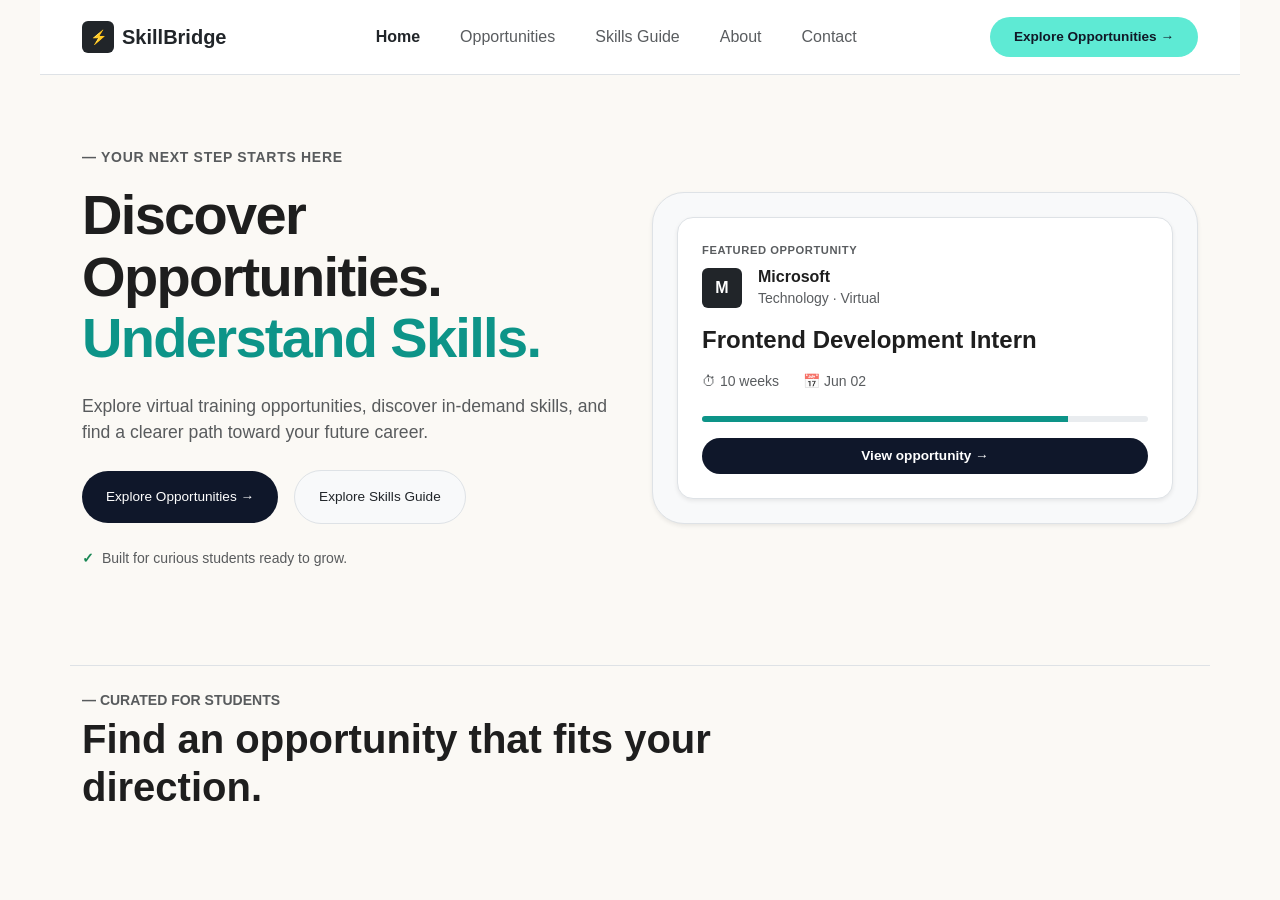
==== skillbridge-project/index.html @ d48a5195 "Add files via upload" ====
<!DOCTYPE html>
<html lang="en">
<head>
    <meta charset="UTF-8">
    <meta name="viewport" content="width=device-width, initial-scale=1.0">
    <title>SkillBridge - Discover Opportunities, Understand Skills</title>
    <!-- Bootstrap 5 CSS -->
    <link href="https://cdn.jsdelivr.net/npm/bootstrap@5.3.2/dist/css/bootstrap.min.css" rel="stylesheet">
    <!-- Google Fonts & Custom Stylesheet -->
    <link href="https://fonts.googleapis.com/css2?family=Inter:wght@400;500;600;700&display=swap" rel="stylesheet">
    <link rel="stylesheet" href="css/style.css">
</head>
<body>

    <!-- Navbar -->
    <nav class="navbar navbar-expand-lg bg-white py-3 border-bottom">
        <div class="container">
            <a class="navbar-brand d-flex align-items-center gap-2 text-dark text-decoration-none fw-bold" href="index.html">
                <div class="bg-dark text-white rounded p-1 d-flex align-items-center justify-content-center" style="width: 32px; height: 32px;">
                    <span style="font-size: 14px;">⚡</span>
                </div>
                SkillBridge
            </a>
            <button class="navbar-toggler" type="button" data-bs-toggle="collapse" data-bs-target="#navbarNav">
                <span class="navbar-toggler-icon"></span>
            </button>
            <div class="collapse navbar-collapse justify-content-center" id="navbarNav">
                <ul class="navbar-nav gap-4">
                    <li class="nav-item"><a class="nav-link active fw-semibold text-dark" href="index.html">Home</a></li>
                    <li class="nav-item"><a class="nav-link text-muted" href="opportunities.html">Opportunities</a></li>
                    <li class="nav-item"><a class="nav-link text-muted" href="skills-guide.html">Skills Guide</a></li>
                    <li class="nav-item"><a class="nav-link text-muted" href="about.html">About</a></li>
                    <li class="nav-item"><a class="nav-link text-muted" href="contact.html">Contact</a></li>
                </ul>
            </div>
            <div class="d-none d-lg-block">
                <a href="opportunities.html" class="btn btn-teal px-4 rounded-pill fw-semibold" style="background-color: #5eead4; color: #111827;">Explore Opportunities →</a>
            </div>
        </div>
    </nav>

    <!-- Hero Section -->
    <header class="container py-5 my-4">
        <div class="row align-items-center">
            <div class="col-lg-6 mb-4 mb-lg-0">
                <p class="text-uppercase text-muted fw-semibold small mb-3" style="letter-spacing: 0.05em;">— YOUR NEXT STEP STARTS HERE</p>
                <h1 class="display-4 fw-bold mb-4" style="letter-spacing: -0.03em; line-height: 1.1;">
                    Discover Opportunities.<br>
                    <span style="color: #0d9488;">Understand Skills.</span>
                </h1>
                <p class="text-muted lead mb-4" style="font-size: 1.1rem;">
                    Explore virtual training opportunities, discover in-demand skills, and find a clearer path toward your future career.
                </p>
                <div class="d-flex gap-3 align-items-center">
                    <a href="opportunities.html" class="btn btn-dark rounded-pill px-4 py-3 fw-medium text-decoration-none" style="background-color: #0f172a;">Explore Opportunities →</a>
                    <a href="skills-guide.html" class="btn btn-light rounded-pill px-4 py-3 text-dark fw-medium border text-decoration-none">Explore Skills Guide</a>
                </div>
                <div class="mt-4 text-muted small d-flex align-items-center gap-2">
                    <span class="text-success fw-bold">✓</span> Built for curious students ready to grow.
                </div>
            </div>
            <div class="col-lg-6">
                <!-- Figma Preview Card with working button/link -->
                <div class="bg-light p-4 rounded-5 border position-relative shadow-sm">
                    <div class="bg-white p-4 rounded-4 shadow-sm border">
                        <div class="text-uppercase text-muted small fw-bold mb-2" style="font-size: 0.7rem; letter-spacing: 0.05em;">Featured Opportunity</div>
                        <div class="d-flex align-items-center gap-3 mb-3">
                            <div class="bg-dark text-white rounded p-2 fw-bold d-flex align-items-center justify-content-center" style="width: 40px; height: 40px;">M</div>
                            <div>
                                <h6 class="mb-0 fw-bold">Microsoft</h6>
                                <small class="text-muted">Technology · Virtual</small>
                            </div>
                        </div>
                        <h4 class="fw-bold mb-3">Frontend Development Intern</h4>
                        <div class="d-flex gap-4 text-muted small mb-4">
                            <span>⏱ 10 weeks</span>
                            <span>📅 Jun 02</span>
                        </div>
                        <div class="progress mb-3" style="height: 6px;">
                            <div class="progress-bar" style="width: 82%; background-color: #0d9488;"></div>
                        </div>
                        <a href="opportunities.html" class="btn btn-dark w-100 rounded-pill py-2 text-decoration-none text-white d-block text-center" style="background-color: #0f172a;">View opportunity →</a>
                    </div>
                </div>
            </div>
        </div>
    </header>

    <!-- Search & Dynamic Opportunities Section -->
    <section class="container my-5 pt-4 border-top">
        <div class="row mb-4">
            <div class="col-lg-8">
                <p class="text-uppercase text-muted fw-semibold small mb-1">— CURATED FOR STUDENTS</p>
                <h2 class="fw-bold display-6">Find an opportunity that fits your direction.</h2>
            </div>
        </div>

        <!-- Search Form -->
---- skillbridge-project/css/style.css ----
:root {
    --bg-main: #FBF9F5;
    --primary-color: #E05A47;
    --dark-green: #1A332E;
    --text-dark: #1E1E1E;
    --text-muted: #666666;
    --border-color: #E2E2E2;
    --font-main: 'Plus Jakarta Sans', sans-serif;
}

* { box-sizing: border-box; margin: 0; padding: 0; }
body { font-family: var(--font-main); background-color: var(--bg-main); color: var(--text-dark); line-height: 1.5; }

/* Navbar */
.navbar { max-width: 1200px; margin: 0 auto; padding: 20px 24px; display: flex; align-items: center; justify-content: space-between; }
.logo-container { display: flex; align-items: center; gap: 8px; text-decoration: none; color: inherit; }
.logo-icon { width: 32px; height: 32px; background-color: var(--primary-color); color: white; border-radius: 8px; display: flex; align-items: center; justify-content: center; font-weight: bold; }
.nav-links { display: flex; gap: 32px; list-style: none; }
.nav-links a { text-decoration: none; color: var(--text-muted); font-size: 0.9rem; font-weight: 500; transition: color 0.2s; }
.nav-links a.active, .nav-links a:hover { color: var(--primary-color); }

/* Hero Section */
.hero-section { max-width: 1200px; margin: 40px auto; padding: 0 24px; display: grid; grid-template-columns: 1fr 1fr; gap: 48px; align-items: center; }
.hero-title { font-size: 3.2rem; line-height: 1.1; font-weight: 700; margin-bottom: 16px; }
.highlight { color: var(--primary-color); }
.hero-description { color: var(--text-muted); font-size: 1.1rem; margin-bottom: 24px; }

/* Buttons & Pills */
.btn { padding: 10px 20px; border-radius: 20px; font-size: 0.85rem; font-weight: 600; cursor: pointer; border: none; text-decoration: none; display: inline-block; transition: all 0.2s; }
.btn-primary { background: var(--primary-color); color: white; }
.btn-dark { background: var(--dark-green); color: white; border-radius: 12px; }

.filter-pills { display: flex; gap: 8px; margin-bottom: 32px; flex-wrap: wrap; }
.pill { padding: 8px 16px; border-radius: 20px; border: 1px solid var(--border-color); background: white; font-size: 0.8rem; font-weight: 600; cursor: pointer; }
.pill.active { background: var(--dark-green); color: white; border-color: var(--dark-green); }

/* Cards Grid */
.cards-grid { display: grid; grid-template-columns: repeat(auto-fill, minmax(320px, 1fr)); gap: 24px; margin-bottom: 60px; }
.opportunity-card { background: white; border: 1px solid var(--border-color); border-radius: 16px; padding: 24px; display: flex; flex-direction: column; justify-content: space-between; }
.card-footer { margin-top: 24px; padding-top: 16px; border-top: 1px solid #F3F4F6; display: flex; justify-content: space-between; font-size: 0.8rem; color: var(--text-muted); }
.apply-link { color: var(--primary-color); font-weight: 600; text-decoration: none; }

footer { background: var(--dark-green); color: white; padding: 40px 24px; margin-top: 60px; }
footer a { color: #ccc; text-decoration: none; }
footer a:hover { color: white; }

@media (max-width: 768px) { .hero-section { grid-template-columns: 1fr; } .nav-links { display: none; } }
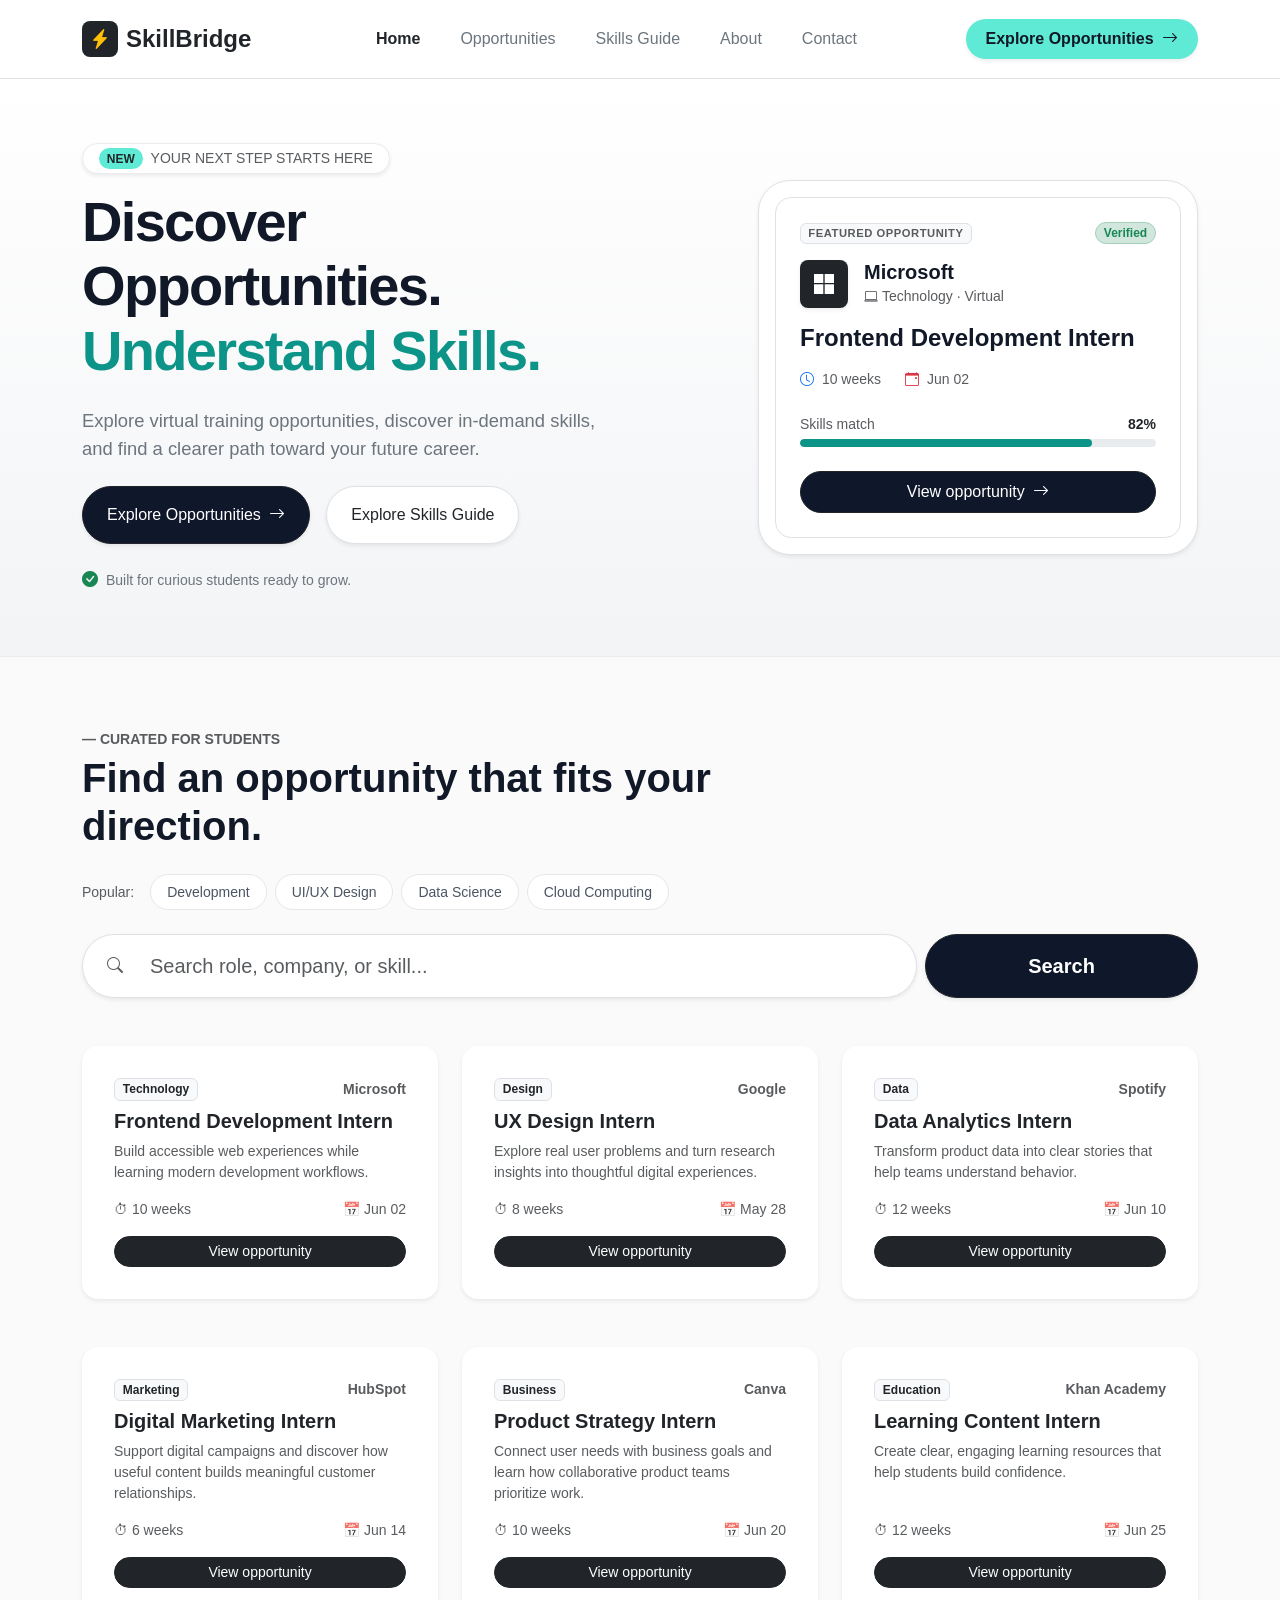
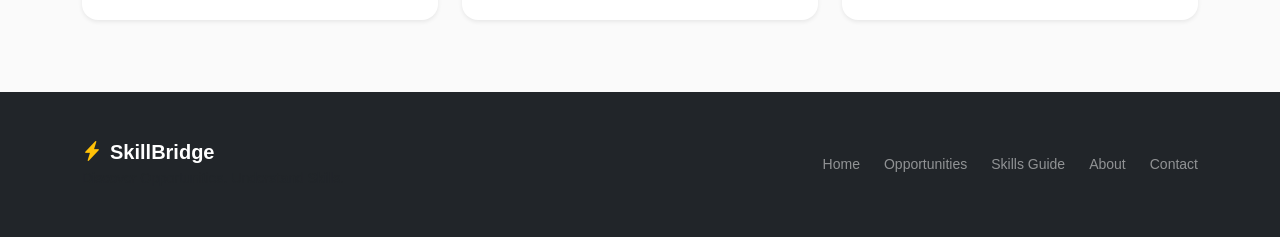
==== commit 9656bde2: "Add files via upload" ====
--- a/skillbridge-project/index.html
+++ b/skillbridge-project/index.html
@@ -1,98 +1,246 @@
 <!DOCTYPE html>
-<html lang="en">
+<html lang="en" dir="ltr">
 <head>
     <meta charset="UTF-8">
     <meta name="viewport" content="width=device-width, initial-scale=1.0">
     <title>SkillBridge - Discover Opportunities, Understand Skills</title>
     <!-- Bootstrap 5 CSS -->
     <link href="https://cdn.jsdelivr.net/npm/bootstrap@5.3.2/dist/css/bootstrap.min.css" rel="stylesheet">
-    <!-- Google Fonts & Custom Stylesheet -->
+    <!-- Bootstrap Icons -->
+    <link rel="stylesheet" href="https://cdn.jsdelivr.net/npm/bootstrap-icons@1.11.1/font/bootstrap-icons.css">
+    <!-- Google Fonts -->
     <link href="https://fonts.googleapis.com/css2?family=Inter:wght@400;500;600;700&display=swap" rel="stylesheet">
-    <link rel="stylesheet" href="css/style.css">
+    <style>
+        body {
+            font-family: 'Inter', sans-serif;
+            background-color: #fafafa;
+            color: #111827;
+            overflow-x: hidden;
+            margin: 0;
+            padding: 0;
+        }
+        .hero-section {
+            background: linear-gradient(180deg, #ffffff 0%, #f3f4f6 100%);
+            border-bottom: 1px solid #eaecf0;
+            padding: 4rem 0;
+        }
+        .btn-teal {
+            background-color: #5eead4;
+            color: #111827;
+            transition: all 0.2s ease;
+            font-weight: 600;
+            border-radius: 50rem;
+            padding: 0.5rem 1.25rem;
+            border: none;
+        }
+        .btn-teal:hover {
+            background-color: #2dd4bf;
+            color: #111827;
+        }
+        .filter-chip {
+            background-color: #ffffff;
+            border: 1px solid #e5e7eb;
+            color: #4b5563;
+            border-radius: 50rem;
+            padding: 0.4rem 1rem;
+            font-size: 0.875rem;
+            font-weight: 500;
+            transition: all 0.2s ease;
+            text-decoration: none;
+        }
+        .filter-chip:hover {
+            background-color: #0f172a;
+            color: #ffffff;
+            border-color: #0f172a;
+        }
+        /* منع أي تداخل نهائياً عبر Flexbox صريح */
+        .hero-container-flex {
+            display: flex;
+            align-items: center;
+            justify-content: space-between;
+            gap: 3rem;
+            flex-wrap: wrap;
+        }
+        .hero-left-box {
+            flex: 1;
+            min-width: 300px;
+        }
+        .hero-right-box {
+            flex: 1;
+            min-width: 300px;
+            display: flex;
+            justify-content: flex-end;
+        }
+        @media (max-width: 991px) {
+            .hero-right-box {
+                justify-content: center;
+            }
+        }
+    </style>
 </head>
 <body>
 
     <!-- Navbar -->
-    <nav class="navbar navbar-expand-lg bg-white py-3 border-bottom">
+    <nav class="navbar navbar-expand-lg bg-white py-3 border-bottom sticky-top">
         <div class="container">
             <a class="navbar-brand d-flex align-items-center gap-2 text-dark text-decoration-none fw-bold" href="index.html">
-                <div class="bg-dark text-white rounded p-1 d-flex align-items-center justify-content-center" style="width: 32px; height: 32px;">
-                    <span style="font-size: 14px;">⚡</span>
-                </div>
-                SkillBridge
+                <div class="bg-dark text-white rounded-3 p-1 d-flex align-items-center justify-content-center" style="width: 36px; height: 36px;">
+                    <i class="bi bi-lightning-charge-fill text-warning"></i>
+                </div>
+                <span class="fs-4">SkillBridge</span>
             </a>
-            <button class="navbar-toggler" type="button" data-bs-toggle="collapse" data-bs-target="#navbarNav">
+            <button class="navbar-toggler border-0" type="button" data-bs-toggle="collapse" data-bs-target="#navbarNav">
                 <span class="navbar-toggler-icon"></span>
             </button>
             <div class="collapse navbar-collapse justify-content-center" id="navbarNav">
                 <ul class="navbar-nav gap-4">
                     <li class="nav-item"><a class="nav-link active fw-semibold text-dark" href="index.html">Home</a></li>
-                    <li class="nav-item"><a class="nav-link text-muted" href="opportunities.html">Opportunities</a></li>
-                    <li class="nav-item"><a class="nav-link text-muted" href="skills-guide.html">Skills Guide</a></li>
-                    <li class="nav-item"><a class="nav-link text-muted" href="about.html">About</a></li>
-                    <li class="nav-item"><a class="nav-link text-muted" href="contact.html">Contact</a></li>
+                    <li class="nav-item"><a class="nav-link text-secondary" href="opportunities.html">Opportunities</a></li>
+                    <li class="nav-item"><a class="nav-link text-secondary" href="skills-guide.html">Skills Guide</a></li>
+                    <li class="nav-item"><a class="nav-link text-secondary" href="about.html">About</a></li>
+                    <li class="nav-item"><a class="nav-link text-secondary" href="contact.html">Contact</a></li>
                 </ul>
             </div>
             <div class="d-none d-lg-block">
-                <a href="opportunities.html" class="btn btn-teal px-4 rounded-pill fw-semibold" style="background-color: #5eead4; color: #111827;">Explore Opportunities →</a>
+                <a href="opportunities.html" class="btn btn-teal shadow-sm text-decoration-none">Explore Opportunities <i class="bi bi-arrow-right ms-1"></i></a>
             </div>
         </div>
     </nav>
 
-    <!-- Hero Section -->
-    <header class="container py-5 my-4">
-        <div class="row align-items-center">
-            <div class="col-lg-6 mb-4 mb-lg-0">
-                <p class="text-uppercase text-muted fw-semibold small mb-3" style="letter-spacing: 0.05em;">— YOUR NEXT STEP STARTS HERE</p>
-                <h1 class="display-4 fw-bold mb-4" style="letter-spacing: -0.03em; line-height: 1.1;">
-                    Discover Opportunities.<br>
-                    <span style="color: #0d9488;">Understand Skills.</span>
-                </h1>
-                <p class="text-muted lead mb-4" style="font-size: 1.1rem;">
-                    Explore virtual training opportunities, discover in-demand skills, and find a clearer path toward your future career.
-                </p>
-                <div class="d-flex gap-3 align-items-center">
-                    <a href="opportunities.html" class="btn btn-dark rounded-pill px-4 py-3 fw-medium text-decoration-none" style="background-color: #0f172a;">Explore Opportunities →</a>
-                    <a href="skills-guide.html" class="btn btn-light rounded-pill px-4 py-3 text-dark fw-medium border text-decoration-none">Explore Skills Guide</a>
-                </div>
-                <div class="mt-4 text-muted small d-flex align-items-center gap-2">
-                    <span class="text-success fw-bold">✓</span> Built for curious students ready to grow.
-                </div>
-            </div>
-            <div class="col-lg-6">
-                <!-- Figma Preview Card with working button/link -->
-                <div class="bg-light p-4 rounded-5 border position-relative shadow-sm">
-                    <div class="bg-white p-4 rounded-4 shadow-sm border">
-                        <div class="text-uppercase text-muted small fw-bold mb-2" style="font-size: 0.7rem; letter-spacing: 0.05em;">Featured Opportunity</div>
-                        <div class="d-flex align-items-center gap-3 mb-3">
-                            <div class="bg-dark text-white rounded p-2 fw-bold d-flex align-items-center justify-content-center" style="width: 40px; height: 40px;">M</div>
-                            <div>
-                                <h6 class="mb-0 fw-bold">Microsoft</h6>
-                                <small class="text-muted">Technology · Virtual</small>
-                            </div>
+    <!-- Hero Section مع استخدام Flexbox نقي لمنع التداخل تماماً -->
+    <header class="hero-section">
+        <div class="container">
+            <div class="hero-container-flex">
+                
+                <!-- النص على اليسار -->
+                <div class="hero-left-box">
+                    <div class="d-inline-flex align-items-center gap-2 px-3 py-1 rounded-pill bg-white border border-light-subtle shadow-sm mb-3">
+                        <span class="badge rounded-pill text-dark" style="background-color: #5eead4;">NEW</span>
+                        <span class="small text-muted fw-medium">YOUR NEXT STEP STARTS HERE</span>
+                    </div>
+                    <h1 class="display-4 fw-bold mb-4" style="letter-spacing: -0.03em; line-height: 1.15;">
+                        Discover Opportunities.<br>
+                        <span style="color: #0d9488;">Understand Skills.</span>
+                    </h1>
+                    <p class="text-secondary lead mb-4" style="font-size: 1.15rem;">
+                        Explore virtual training opportunities, discover in-demand skills, and find a clearer path toward your future career.
+                    </p>
+                    <div class="d-flex flex-wrap gap-3 align-items-center">
+                        <a href="opportunities.html" class="btn btn-dark rounded-pill px-4 py-3 fw-medium text-white text-decoration-none shadow-sm" style="background-color: #0f172a;">
+                            Explore Opportunities <i class="bi bi-arrow-right ms-1"></i>
+                        </a>
+                        <a href="skills-guide.html" class="btn btn-white bg-white rounded-pill px-4 py-3 text-dark fw-medium border text-decoration-none shadow-sm">
+                            Explore Skills Guide
+                        </a>
+                    </div>
+                    <div class="mt-4 text-secondary small d-flex align-items-center gap-2">
+                        <i class="bi bi-check-circle-fill text-success fs-6"></i> Built for curious students ready to grow.
+                    </div>
+                </div>
+
+                <!-- البطاقة على اليمين بعيداً عن النص تماماً -->
+                <div class="hero-right-box">
+                    <div class="p-3 bg-white rounded-5 border shadow-sm w-100" style="max-width: 440px;">
+                        <div class="p-4 rounded-4 border bg-white">
+                            <div class="d-flex justify-content-between align-items-center mb-3">
+                                <span class="badge bg-light text-muted border text-uppercase" style="font-size: 0.7rem; letter-spacing: 0.05em;">Featured Opportunity</span>
+                                <span class="badge text-success border border-success-subtle rounded-pill bg-success-subtle">Verified</span>
+                            </div>
+                            <div class="d-flex align-items-center gap-3 mb-3">
+                                <div class="bg-dark text-white rounded-3 p-2 fw-bold d-flex align-items-center justify-content-center shadow-sm" style="width: 48px; height: 48px;">
+                                    <i class="bi bi-microsoft fs-5"></i>
+                                </div>
+                                <div>
+                                    <h5 class="mb-0 fw-bold">Microsoft</h5>
+                                    <small class="text-muted"><i class="bi bi-laptop me-1"></i>Technology · Virtual</small>
+                                </div>
+                            </div>
+                            <h4 class="fw-bold mb-3">Frontend Development Intern</h4>
+                            <div class="d-flex gap-4 text-muted small mb-4">
+                                <span><i class="bi bi-clock me-1 text-primary"></i> 10 weeks</span>
+                                <span><i class="bi bi-calendar-event me-1 text-danger"></i> Jun 02</span>
+                            </div>
+                            <div class="mb-3">
+                                <div class="d-flex justify-content-between small text-muted mb-1">
+                                    <span>Skills match</span>
+                                    <span class="fw-bold text-dark">82%</span>
+                                </div>
+                                <div class="progress" style="height: 8px;">
+                                    <div class="progress-bar rounded-pill" style="width: 82%; background-color: #0d9488;"></div>
+                                </div>
+                            </div>
+                            <a href="opportunities.html" class="btn btn-dark w-100 rounded-pill py-2 text-decoration-none text-white d-block text-center mt-4 fw-medium" style="background-color: #0f172a;">
+                                View opportunity <i class="bi bi-arrow-right ms-1"></i>
+                            </a>
                         </div>
-                        <h4 class="fw-bold mb-3">Frontend Development Intern</h4>
-                        <div class="d-flex gap-4 text-muted small mb-4">
-                            <span>⏱ 10 weeks</span>
-                            <span>📅 Jun 02</span>
-                        </div>
-                        <div class="progress mb-3" style="height: 6px;">
-                            <div class="progress-bar" style="width: 82%; background-color: #0d9488;"></div>
-                        </div>
-                        <a href="opportunities.html" class="btn btn-dark w-100 rounded-pill py-2 text-decoration-none text-white d-block text-center" style="background-color: #0f172a;">View opportunity →</a>
-                    </div>
-                </div>
+                    </div>
+                </div>
+
             </div>
         </div>
     </header>
 
-    <!-- Search & Dynamic Opportunities Section -->
-    <section class="container my-5 pt-4 border-top">
-        <div class="row mb-4">
+    <!-- Search Section -->
+    <section class="container my-5 pt-4">
+        <div class="row mb-4 align-items-end">
             <div class="col-lg-8">
                 <p class="text-uppercase text-muted fw-semibold small mb-1">— CURATED FOR STUDENTS</p>
-                <h2 class="fw-bold display-6">Find an opportunity that fits your direction.</h2>
-            </div>
-        </div>
-
-        <!-- Search Form -->+                <h2 class="fw-bold display-6 mb-0">Find an opportunity that fits your direction.</h2>
+            </div>
+        </div>
+
+        <!-- Quick Filters -->
+        <div class="d-flex flex-wrap gap-2 mb-4">
+            <span class="text-muted small align-self-center me-2">Popular:</span>
+            <a href="#" class="filter-chip">Development</a>
+            <a href="#" class="filter-chip">UI/UX Design</a>
+            <a href="#" class="filter-chip">Data Science</a>
+            <a href="#" class="filter-chip">Cloud Computing</a>
+        </div>
+
+        <!-- Search Form -->
+        <form id="searchForm" class="row g-2 mb-5">
+            <div class="col-md-9">
+                <div class="input-group bg-white rounded-pill border shadow-sm">
+                    <span class="input-group-text bg-transparent border-0 ps-4 text-muted">
+                        <i class="bi bi-search"></i>
+                    </span>
+                    <input type="text" id="searchInput" class="form-control form-control-lg border-0 bg-transparent py-3 shadow-none" placeholder="Search role, company, or skill..." required>
+                </div>
+            </div>
+            <div class="col-md-3">
+                <button type="submit" class="btn btn-dark btn-lg w-100 rounded-pill py-3 fw-semibold shadow-sm" style="background-color: #0f172a;">
+                    Search
+                </button>
+            </div>
+        </form>
+
+        <!-- Dynamic Results Container -->
+        <div id="resultsContainer" class="row g-4"></div>
+    </section>
+
+    <!-- Footer -->
+    <footer class="bg-dark text-white py-5 mt-5">
+        <div class="container d-flex flex-column flex-md-row justify-content-between align-items-center gap-3">
+            <div>
+                <h5 class="fw-bold mb-1 d-flex align-items-center gap-2">
+                    <i class="bi bi-lightning-charge-fill text-warning"></i> SkillBridge
+                </h5>
+                <p class="text-muted small mb-0">Discover Opportunities. Understand Skills.</p>
+            </div>
+            <div class="d-flex gap-4 text-muted small">
+                <a href="index.html" class="text-white-50 text-decoration-none">Home</a>
+                <a href="opportunities.html" class="text-white-50 text-decoration-none">Opportunities</a>
+                <a href="skills-guide.html" class="text-white-50 text-decoration-none">Skills Guide</a>
+                <a href="about.html" class="text-white-50 text-decoration-none">About</a>
+                <a href="contact.html" class="text-white-50 text-decoration-none">Contact</a>
+            </div>
+        </div>
+    </footer>
+
+    <!-- JS Files -->
+    <script src="js/api.js"></script>
+    <script src="js/main.js"></script>
+    <script src="https://cdn.jsdelivr.net/npm/bootstrap@5.3.2/dist/js/bootstrap.bundle.min.js"></script>
+</body>
+</html>
